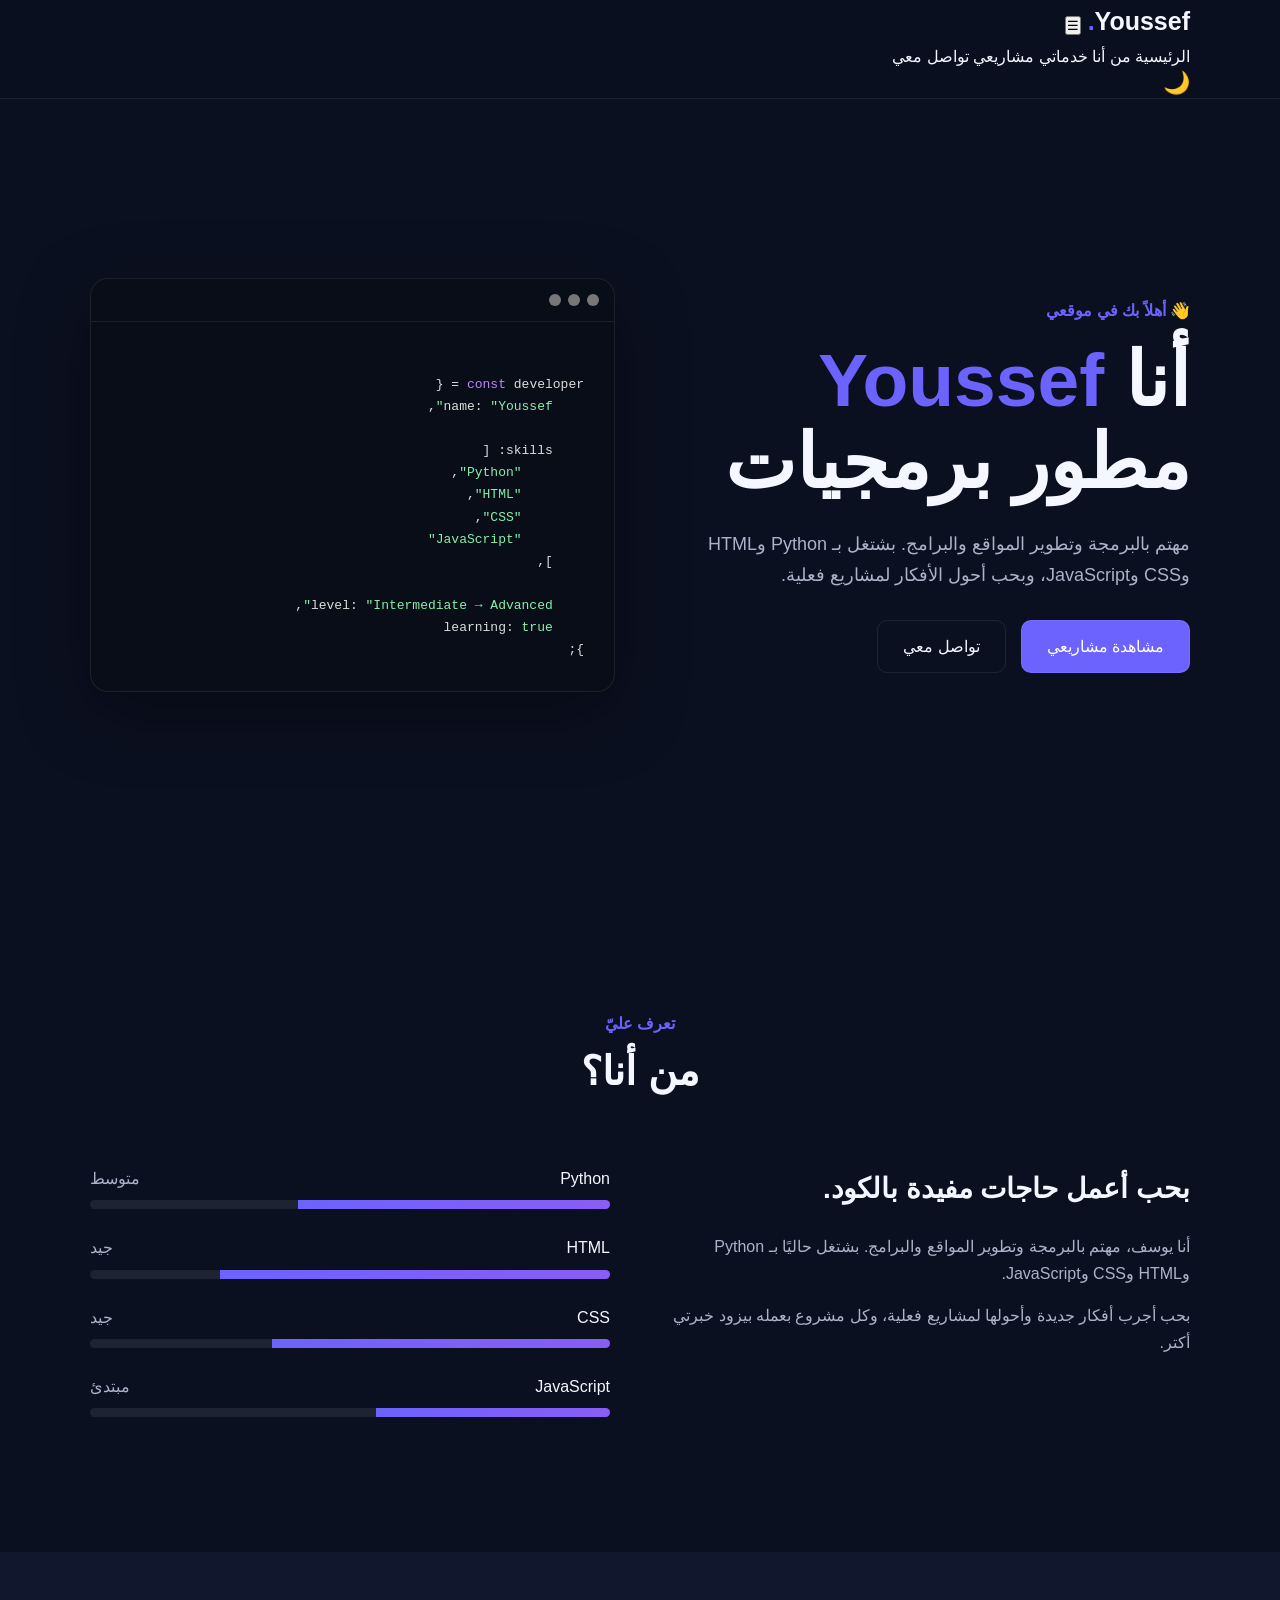
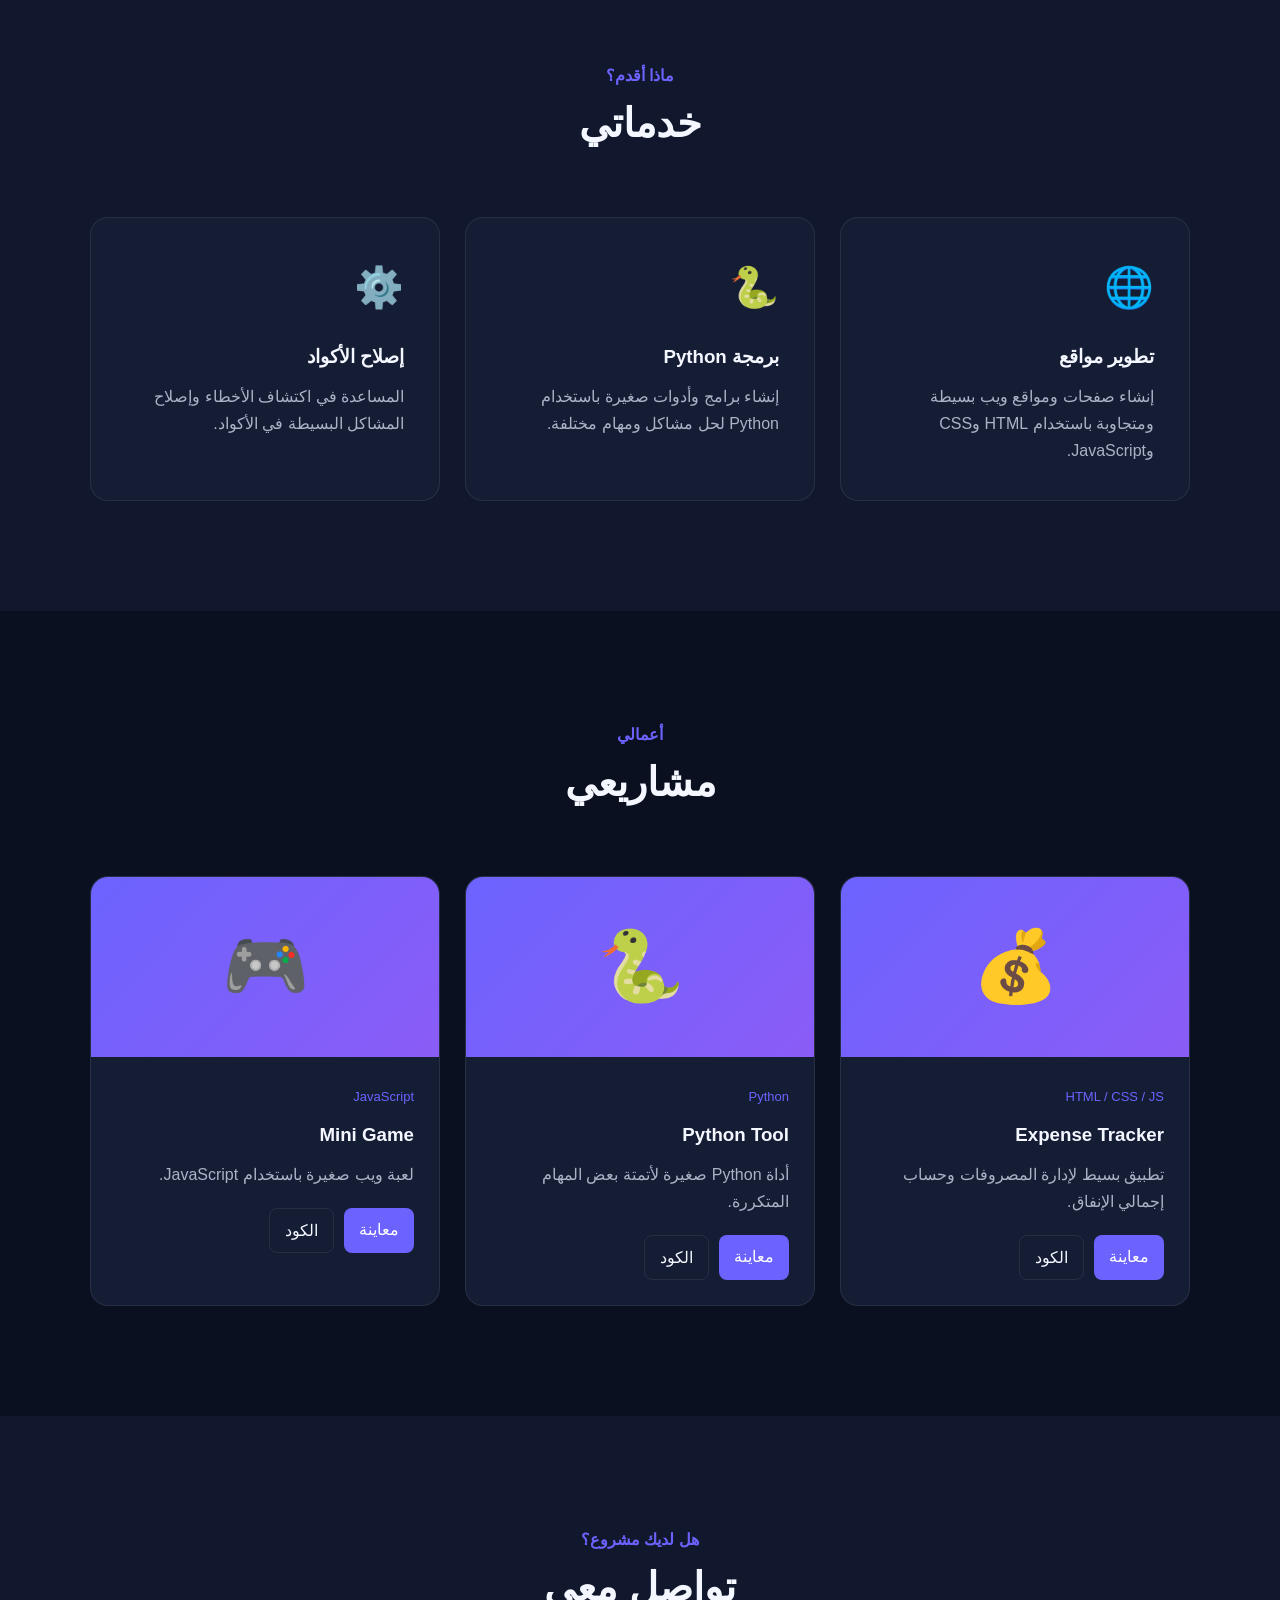
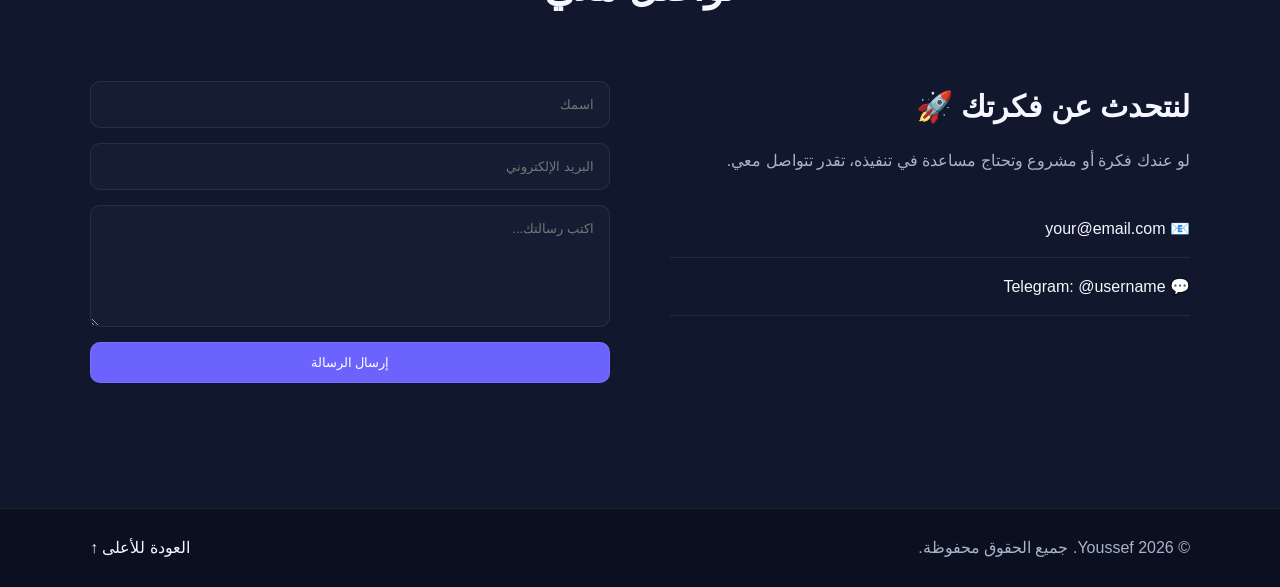
==== index.html @ f85c2c83 "Add files via upload" ====
<!DOCTYPE html>
<html lang="ar" dir="rtl">
<head>
    <meta charset="UTF-8">
    <meta name="viewport" content="width=device-width, initial-scale=1.0">

    <title>Youssef | مطور برمجيات</title>

    <meta name="description"
          content="الموقع الشخصي ومعرض أعمال Youssef - مشاريع برمجية وتطوير مواقع.">

    <link rel="stylesheet" href="style.css">
</head>

<body>

    <!-- شريط التنقل -->
    <header class="navbar">

        <div class="container nav-content">

            <a href="#home" class="logo">
                Youssef<span>.</span>
            </a>

            <button class="menu-btn"
                    id="menuBtn"
                    aria-label="فتح القائمة">
                ☰
            </button>

            <nav id="navMenu">
                <a href="#home">الرئيسية</a>
                <a href="#about">من أنا</a>
                <a href="#services">خدماتي</a>
                <a href="#projects">مشاريعي</a>
                <a href="#contact">تواصل معي</a>
            </nav>

            <button id="themeBtn"
                    class="theme-btn"
                    aria-label="تغيير المظهر">
                🌙
            </button>

        </div>

    </header>


    <main>

        <!-- ================= الرئيسية ================= -->

        <section id="home" class="hero">

            <div class="container hero-content">

                <div class="hero-text">

                    <p class="small-title">
                        👋 أهلاً بك في موقعي
                    </p>

                    <h1>
                        أنا <span>Youssef</span>
                        <br>
                        مطور برمجيات
                    </h1>

                    <p class="hero-description">
                        مهتم بالبرمجة وتطوير المواقع والبرامج.
                        بشتغل بـ Python وHTML وCSS وJavaScript،
                        وبحب أحول الأفكار لمشاريع فعلية.
                    </p>

                    <div class="hero-buttons">

                        <a href="#projects"
                           class="btn primary">
                            مشاهدة مشاريعي
                        </a>

                        <a href="#contact"
                           class="btn secondary">
                            تواصل معي
                        </a>

                    </div>

                </div>


                <!-- صندوق الكود -->

                <div class="hero-card">

                    <div class="code-window">

                        <div class="window-top">
                            <span></span>
                            <span></span>
                            <span></span>
                        </div>

<pre><code>
<span class="purple">const</span> developer = {
    name: <span class="green">"Youssef"</span>,

    skills: [
        <span class="green">"Python"</span>,
        <span class="green">"HTML"</span>,
        <span class="green">"CSS"</span>,
        <span class="green">"JavaScript"</span>
    ],

    level: <span class="green">"Intermediate → Advanced"</span>,
    learning: <span class="green">true</span>
};
</code></pre>

                    </div>

                </div>

            </div>

        </section>


        <!-- ================= من أنا ================= -->

        <section id="about" class="section">

            <div class="container">

                <div class="section-title">

                    <p>تعرف عليّ</p>

                    <h2>من أنا؟</h2>

                </div>


                <div class="about-grid">


                    <div class="about-text">

                        <h3>
                            بحب أعمل حاجات مفيدة بالكود.
                        </h3>

                        <p>
                            أنا يوسف، مهتم بالبرمجة وتطوير المواقع
                            والبرامج. بشتغل حاليًا بـ Python وHTML
                            وCSS وJavaScript.
                        </p>

                        <p>
                            بحب أجرب أفكار جديدة وأحولها لمشاريع
                            فعلية، وكل مشروع بعمله بيزود خبرتي أكتر.
                        </p>

                    </div>


                    <!-- المهارات -->

                    <div class="skills">


                        <div class="skill">

                            <div>
                                <span>Python</span>
                                <span>متوسط</span>
                            </div>

                            <div class="progress">
                                <span style="width: 60%"></span>
                            </div>

                        </div>


                        <div class="skill">

                            <div>
                                <span>HTML</span>
                                <span>جيد</span>
                            </div>

                            <div class="progress">
                                <span style="width: 75%"></span>
                            </div>

                        </div>


                        <div class="skill">

                            <div>
                                <span>CSS</span>
                                <span>جيد</span>
                            </div>

                            <div class="progress">
                                <span style="width: 65%"></span>
                            </div>

                        </div>


                        <div class="skill">

                            <div>
                                <span>JavaScript</span>
                                <span>مبتدئ</span>
                            </div>

                            <div class="progress">
                                <span style="width: 45%"></span>
                            </div>

                        </div>

                    </div>

                </div>

            </div>

        </section>


        <!-- ================= الخدمات ================= -->

        <section id="services"
                 class="section section-alt">

            <div class="container">

                <div class="section-title">

                    <p>ماذا أقدم؟</p>

                    <h2>خدماتي</h2>

                </div>


                <div class="cards">


                    <article class="card">

                        <div class="card-icon">
                            🌐
                        </div>

                        <h3>
                            تطوير مواقع
                        </h3>

                        <p>
                            إنشاء صفحات ومواقع ويب بسيطة
                            ومتجاوبة باستخدام HTML وCSS
                            وJavaScript.
                        </p>

                    </article>


                    <article class="card">

                        <div class="card-icon">
                            🐍
                        </div>

                        <h3>
                            برمجة Python
                        </h3>

                        <p>
                            إنشاء برامج وأدوات صغيرة باستخدام
                            Python لحل مشاكل ومهام مختلفة.
                        </p>

                    </article>


                    <article class="card">

                        <div class="card-icon">
                            ⚙️
                        </div>

                        <h3>
                            إصلاح الأكواد
                        </h3>

                        <p>
                            المساعدة في اكتشاف الأخطاء وإصلاح
                            المشاكل البسيطة في الأكواد.
                        </p>

                    </article>


                </div>

            </div>

        </section>


        <!-- ================= المشاريع ================= -->

        <section id="projects"
                 class="section">

            <div class="container">

                <div class="section-title">

                    <p>أعمالي</p>

                    <h2>مشاريعي</h2>

                </div>


                <div class="projects-grid">


                    <!-- المشروع الأول -->

                    <article class="project">

                        <div class="project-image">
                            💰
                        </div>

                        <div class="project-content">

                            <span class="tag">
                                HTML / CSS / JS
                            </span>

                            <h3>
                                Expense Tracker
                            </h3>

                            <p>
                                تطبيق بسيط لإدارة المصروفات
                                وحساب إجمالي الإنفاق.
                            </p>

                            <div class="project-links">

                                <a href="#"
                                   class="project-btn">
                                    معاينة
                                </a>

                                <a href="#"
                                   class="project-btn outline">
                                    الكود
                                </a>

                            </div>

                        </div>

                    </article>


                    <!-- المشروع الثاني -->

                    <article class="project">

                        <div class="project-image">
                            🐍
                        </div>

                        <div class="project-content">

                            <span class="tag">
                                Python
                            </span>

                            <h3>
                                Python Tool
                            </h3>

                            <p>
                                أداة Python صغيرة لأتمتة
                                بعض المهام المتكررة.
                            </p>

                            <div class="project-links">

                                <a href="#"
                                   class="project-btn">
                                    معاينة
                                </a>

                                <a href="#"
                                   class="project-btn outline">
                                    الكود
                                </a>

                            </div>

                        </div>

                    </article>


                    <!-- المشروع الثالث -->

                    <article class="project">

                        <div class="project-image">
                            🎮
                        </div>

                        <div class="project-content">

                            <span class="tag">
                                JavaScript
                            </span>

                            <h3>
                                Mini Game
                            </h3>

                            <p>
                                لعبة ويب صغيرة باستخدام
                                JavaScript.
                            </p>

                            <div class="project-links">

                                <a href="#"
                                   class="project-btn">
                                    معاينة
                                </a>

                                <a href="#"
                                   class="project-btn outline">
                                    الكود
                                </a>

                            </div>

                        </div>

                    </article>


                </div>

            </div>

        </section>


        <!-- ================= التواصل ================= -->

        <section id="contact"
                 class="section section-alt">

            <div class="container">

                <div class="section-title">

                    <p>
                        هل لديك مشروع؟
                    </p>

                    <h2>
                        تواصل معي
                    </h2>

                </div>


                <div class="contact-grid">


                    <div class="contact-info">

                        <h3>
                            لنتحدث عن فكرتك 🚀
                        </h3>

                        <p>
                            لو عندك فكرة أو مشروع وتحتاج
                            مساعدة في تنفيذه، تقدر تتواصل معي.
                        </p>


                        <div class="contact-item">

                            📧

                            <span>
                                your@email.com
                            </span>

                        </div>


                        <div class="contact-item">

                            💬

                            <span>
                                Telegram: @username
                            </span>

                        </div>

                    </div>


                    <!-- نموذج التواصل -->

                    <form id="contactForm"
                          class="contact-form">


                        <input
                            type="text"
                            id="name"
                            placeholder="اسمك"
                            required
                        >


                        <input
                            type="email"
                            id="email"
                            placeholder="البريد الإلكتروني"
                            required
                        >


                        <textarea
                            id="message"
                            rows="6"
                            placeholder="اكتب رسالتك..."
                            required
                        ></textarea>


                        <button
                            type="submit"
                            class="btn primary">

                            إرسال الرسالة

                        </button>


                        <p id="formMessage"></p>


                    </form>

                </div>

            </div>

        </section>

    </main>


    <!-- ================= Footer ================= -->

    <footer>

        <div class="container footer-content">

            <p>
                © <span id="year"></span>
                Youssef. جميع الحقوق محفوظة.
            </p>

            <a href="#home">
                العودة للأعلى ↑
            </a>

        </div>

    </footer>


    <script src="script.js"></script>

</body>
</html>
---- style.css ----
* {
    margin: 0;
    padding: 0;
    box-sizing: border-box;
}

html {
    scroll-behavior: smooth;
}

:root {
    --bg: #0b1020;
    --bg2: #11182d;
    --card: #151d35;
    --text: #f4f7ff;
    --muted: #aab3c8;
    --primary: #6c63ff;
    --primary2: #8b5cf6;
    --border: rgba(255,255,255,0.08);
}

body.light {
    --bg: #f5f7fb;
    --bg2: #ffffff;
    --card: #ffffff;
    --text: #101828;
    --muted: #667085;
    --border: rgba(0,0,0,0.08);
}

body {
    font-family: Arial, sans-serif;
    background: var(--bg);
    color: var(--text);
    line-height: 1.7;
    transition: 0.3s;
}

a {
    text-decoration: none;
    color: inherit;
}

button {
    font-family: inherit;
}

.container {
    width: min(1100px, 92%);
    margin: auto;
}


/* ================= NAVBAR ================= */

.navbar {
    position: fixed;
    top: 0;
    width: 100%;
    z-index: 1000;
    background: rgba(11,16,32,0.85);
    backdrop-filter: blur(15px);
    border-bottom: 1px solid var(--border);
}

body.light .navbar {
    background: rgba(255,255,255,0.85);
}

.nav-container {
    height: 70px;
    display: flex;
    align-items: center;
    justify-content: space-between;
}

.logo {
    font-size: 25px;
    font-weight: bold;
}

.logo span {
    color: var(--primary);
}

.nav-links {
    display: flex;
    gap: 25px;
    align-items: center;
}

.nav-links a {
    color: var(--muted);
    transition: 0.2s;
}

.nav-links a:hover {
    color: var(--text);
}

.theme-btn {
    background: transparent;
    border: 0;
    color: var(--text);
    font-size: 22px;
    cursor: pointer;
}


/* ================= HERO ================= */

.hero {
    min-height: 100vh;
    display: flex;
    align-items: center;
    padding-top: 70px;
}

.hero-content {
    display: grid;
    grid-template-columns: 1fr 1fr;
    gap: 50px;
    align-items: center;
}

.small-title {
    color: var(--primary);
    font-weight: bold;
    margin-bottom: 15px;
}

.hero h1 {
    font-size: clamp(45px, 7vw, 75px);
    line-height: 1.1;
    margin-bottom: 25px;
}

.hero h1 span {
    color: var(--primary);
}

.hero-description {
    color: var(--muted);
    font-size: 18px;
    max-width: 600px;
}

.hero-buttons {
    display: flex;
    gap: 15px;
    margin-top: 30px;
}

.btn {
    display: inline-block;
    padding: 12px 25px;
    border-radius: 10px;
    border: 1px solid var(--border);
    cursor: pointer;
    transition: 0.2s;
}

.btn:hover {
    transform: translateY(-3px);
}

.primary {
    background: var(--primary);
    color: white;
}

.secondary {
    background: transparent;
}


/* ================= CODE WINDOW ================= */

.code-window {
    background: #090d18;
    border: 1px solid var(--border);
    border-radius: 18px;
    overflow: hidden;
    box-shadow: 0 20px 70px rgba(0,0,0,0.35);
}

.window-top {
    padding: 15px;
    display: flex;
    gap: 7px;
    border-bottom: 1px solid rgba(255,255,255,0.08);
}

.window-top span {
    width: 12px;
    height: 12px;
    background: #777;
    border-radius: 50%;
}

pre {
    padding: 30px;
    overflow-x: auto;
}

code {
    color: #ddd;
}

.purple {
    color: #c084fc;
}

.green {
    color: #86efac;
}


/* ================= SECTIONS ================= */

.section {
    padding: 110px 0;
}

.section-alt {
    background: var(--bg2);
}

.section-title {
    text-align: center;
    margin-bottom: 60px;
}

.section-title p {
    color: var(--primary);
    font-weight: bold;
}

.section-title h2 {
    font-size: 40px;
}


/* ================= ABOUT ================= */

.about-grid {
    display: grid;
    grid-template-columns: 1fr 1fr;
    gap: 60px;
}

.about-text h3 {
    font-size: 28px;
    margin-bottom: 20px;
}

.about-text p {
    color: var(--muted);
    margin-bottom: 15px;
}

.skill {
    margin-bottom: 25px;
}

.skill > div:first-child {
    display: flex;
    justify-content: space-between;
    margin-bottom: 8px;
}

.skill > div:first-child span:last-child {
    color: var(--muted);
}

.progress {
    height: 9px;
    background: rgba(255,255,255,0.08);
    border-radius: 20px;
    overflow: hidden;
}

.progress span {
    display: block;
    height: 100%;
    background: linear-gradient(90deg,var(--primary),var(--primary2));
}


/* ================= CARDS ================= */

.cards {
    display: grid;
    grid-template-columns: repeat(3,1fr);
    gap: 25px;
}

.card {
    background: var(--card);
    border: 1px solid var(--border);
    padding: 35px;
    border-radius: 18px;
    transition: 0.25s;
}

.card:hover {
    transform: translateY(-8px);
}

.card-icon {
    font-size: 40px;
    margin-bottom: 20px;
}

.card h3 {
    margin-bottom: 10px;
}

.card p {
    color: var(--muted);
}


/* ================= PROJECTS ================= */

.projects-grid {
    display: grid;
    grid-template-columns: repeat(3,1fr);
    gap: 25px;
}

.project {
    overflow: hidden;
    background: var(--card);
    border: 1px solid var(--border);
    border-radius: 18px;
}

.project-image {
    height: 180px;
    display: grid;
    place-items: center;
    font-size: 70px;
    background: linear-gradient(135deg,var(--primary),var(--primary2));
}

.project-content {
    padding: 25px;
}

.tag {
    color: var(--primary);
    font-size: 13px;
}

.project h3 {
    margin: 10px 0;
}

.project p {
    color: var(--muted);
}

.project-links {
    display: flex;
    gap: 10px;
    margin-top: 20px;
}

.project-btn {
    background: var(--primary);
    color: white;
    padding: 8px 15px;
    border-radius: 8px;
    transition: 0.2s;
}

.project-btn:hover {
    transform: translateY(-2px);
}

.project-btn.outline {
    background: transparent;
    border: 1px solid var(--border);
    color: var(--text);
}


/* ================= CONTACT ================= */

.contact-grid {
    display: grid;
    grid-template-columns: 1fr 1fr;
    gap: 60px;
}

.contact-info h3 {
    font-size: 30px;
    margin-bottom: 15px;
}

.contact-info p {
    color: var(--muted);
    margin-bottom: 25px;
}

.contact-item {
    padding: 15px 0;
    border-bottom: 1px solid var(--border);
}

.contact-form {
    display: flex;
    flex-direction: column;
    gap: 15px;
}

.contact-form input,
.contact-form textarea {
    width: 100%;
    padding: 15px;
    border-radius: 10px;
    border: 1px solid var(--border);
    background: var(--card);
    color: var(--text);
    outline: none;
    font-family: inherit;
}

.contact-form textarea {
    resize: vertical;
}

.contact-form input:focus,
.contact-form textarea:focus {
    border-color: var(--primary);
}

#formMessage {
    color: #86efac;
}


/* ================= FOOTER ================= */

footer {
    padding: 25px 0;
    border-top: 1px solid var(--border);
}

.footer-content {
    display: flex;
    justify-content: space-between;
    gap: 20px;
}

footer p {
    color: var(--muted);
}


/* ================= PROJECT PAGE ================= */

.project-details {
    padding-top: 130px;
    padding-bottom: 100px;
}

.project-header {
    text-align: center;
    max-width: 800px;
    margin: 0 auto 50px;
}

.back-btn {
    display: inline-block;
    margin-bottom: 25px;
    color: var(--primary);
}

.project-header h1 {
    font-size: clamp(38px,6vw,60px);
    line-height: 1.2;
    margin: 15px 0;
}

.project-header p {
    color: var(--muted);
    font-size: 18px;
}


/* ================= PROJECT MAIN IMAGE ================= */

.project-main-image {
    max-width: 1000px;
    margin: auto;
    overflow: hidden;
    border-radius: 20px;
    border: 1px solid var(--border);
    background: var(--card);
}

.project-main-image img {
    width: 100%;
    max-height: 650px;
    object-fit: contain;
    display: block;
}


/* ================= GALLERY ================= */

.gallery-section {
    padding-top: 100px;
}

.gallery-section h2 {
    margin-bottom: 30px;
    text-align: center;
    font-size: 32px;
}

.gallery {
    display: grid;
    grid-template-columns: repeat(2,1fr);
    gap: 25px;
}

.gallery-item {
    overflow: hidden;
    border-radius: 18px;
    border: 1px solid var(--border);
    background: var(--card);
}

.gallery-item img {
    width: 100%;
    height: 300px;
    object-fit: cover;
    display: block;
    transition: 0.3s;
}

.gallery-item:hover img {
    transform: scale(1.03);
}


/* ================= PROJECT INFO ================= */

.project-info {
    margin-top: 100px;
}

.project-info h2 {
    margin-top: 45px;
    margin-bottom: 20px;
    font-size: 30px;
}

.project-info h2:first-child {
    margin-top: 0;
}

.project-info p {
    color: var(--muted);
    margin-bottom: 15px;
    font-size: 17px;
    max-width: 900px;
}


/* ================= FEATURES ================= */

.features {
    list-style: none;
    padding: 0;
    max-width: 800px;
}

.features li {
    background: var(--card);
    border: 1px solid var(--border);
    padding: 12px 15px;
    border-radius: 10px;
    margin-bottom: 10px;
    transition: 0.2s;
}

.features li:hover {
    transform: translateX(-5px);
    border-color: var(--primary);
}

.features li::before {
    content: "✓";
    color: var(--primary);
    font-weight: bold;
    margin-left: 10px;
}


/* ================= TECHNOLOGIES ================= */

.technologies {
    display: flex;
    justify-content: center;
    flex-wrap: wrap;
    gap: 12px;
    margin-top: 20px;
}

.technologies span {
    background: var(--card);
    border: 1px solid var(--border);
    padding: 10px 20px;
    border-radius: 10px;
    color: var(--muted);
    transition: 0.2s;
}

.technologies span:hover {
    color: var(--text);
    border-color: var(--primary);
}


/* ================= MOBILE ================= */

@media (max-width:800px) {

    .nav-links {
        position: absolute;
        top: 70px;
        right: 0;
        width: 100%;
        padding: 20px;
        background: var(--bg2);
        display: none;
        flex-direction: column;
        text-align: center;
        border-bottom: 1px solid var(--border);
    }

    .nav-links.active {
        display: flex;
    }

    .hero-content,
    .about-grid,
    .contact-grid {
        grid-template-columns: 1fr;
    }

    .hero {
        padding-top: 110px;
    }

    .cards,
    .projects-grid {
        grid-template-columns: 1fr;
    }

    .hero h1 {
        font-size: 48px;
    }

    .footer-content {
        flex-direction: column;
        text-align: center;
    }

    .gallery {
        grid-template-columns: 1fr;
    }

    .project-info {
        grid-template-columns: 1fr;
        gap: 40px;
    }

    .gallery-item img {
        height: 230px;
    }

    .project-main-image img {
        max-height: 400px;
    }

    .project-header h1 {
        font-size: 40px;
    }

}
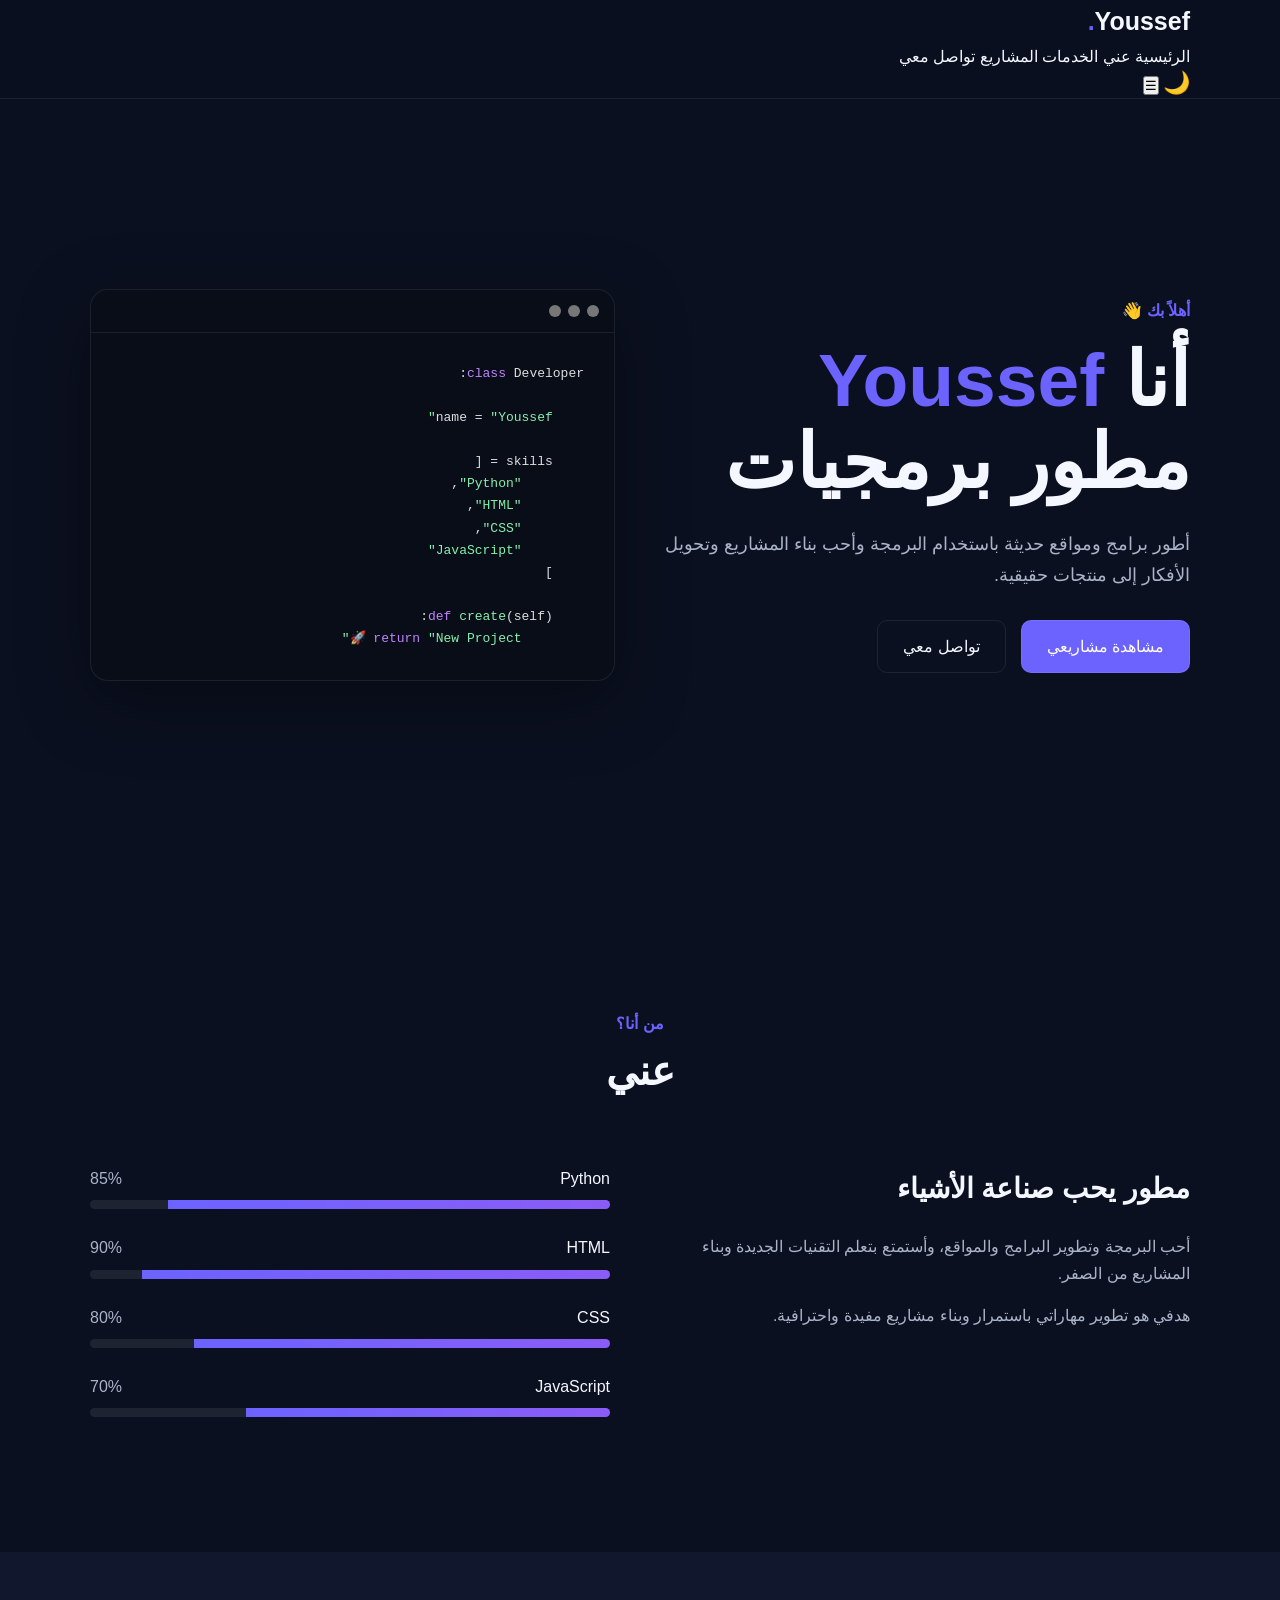
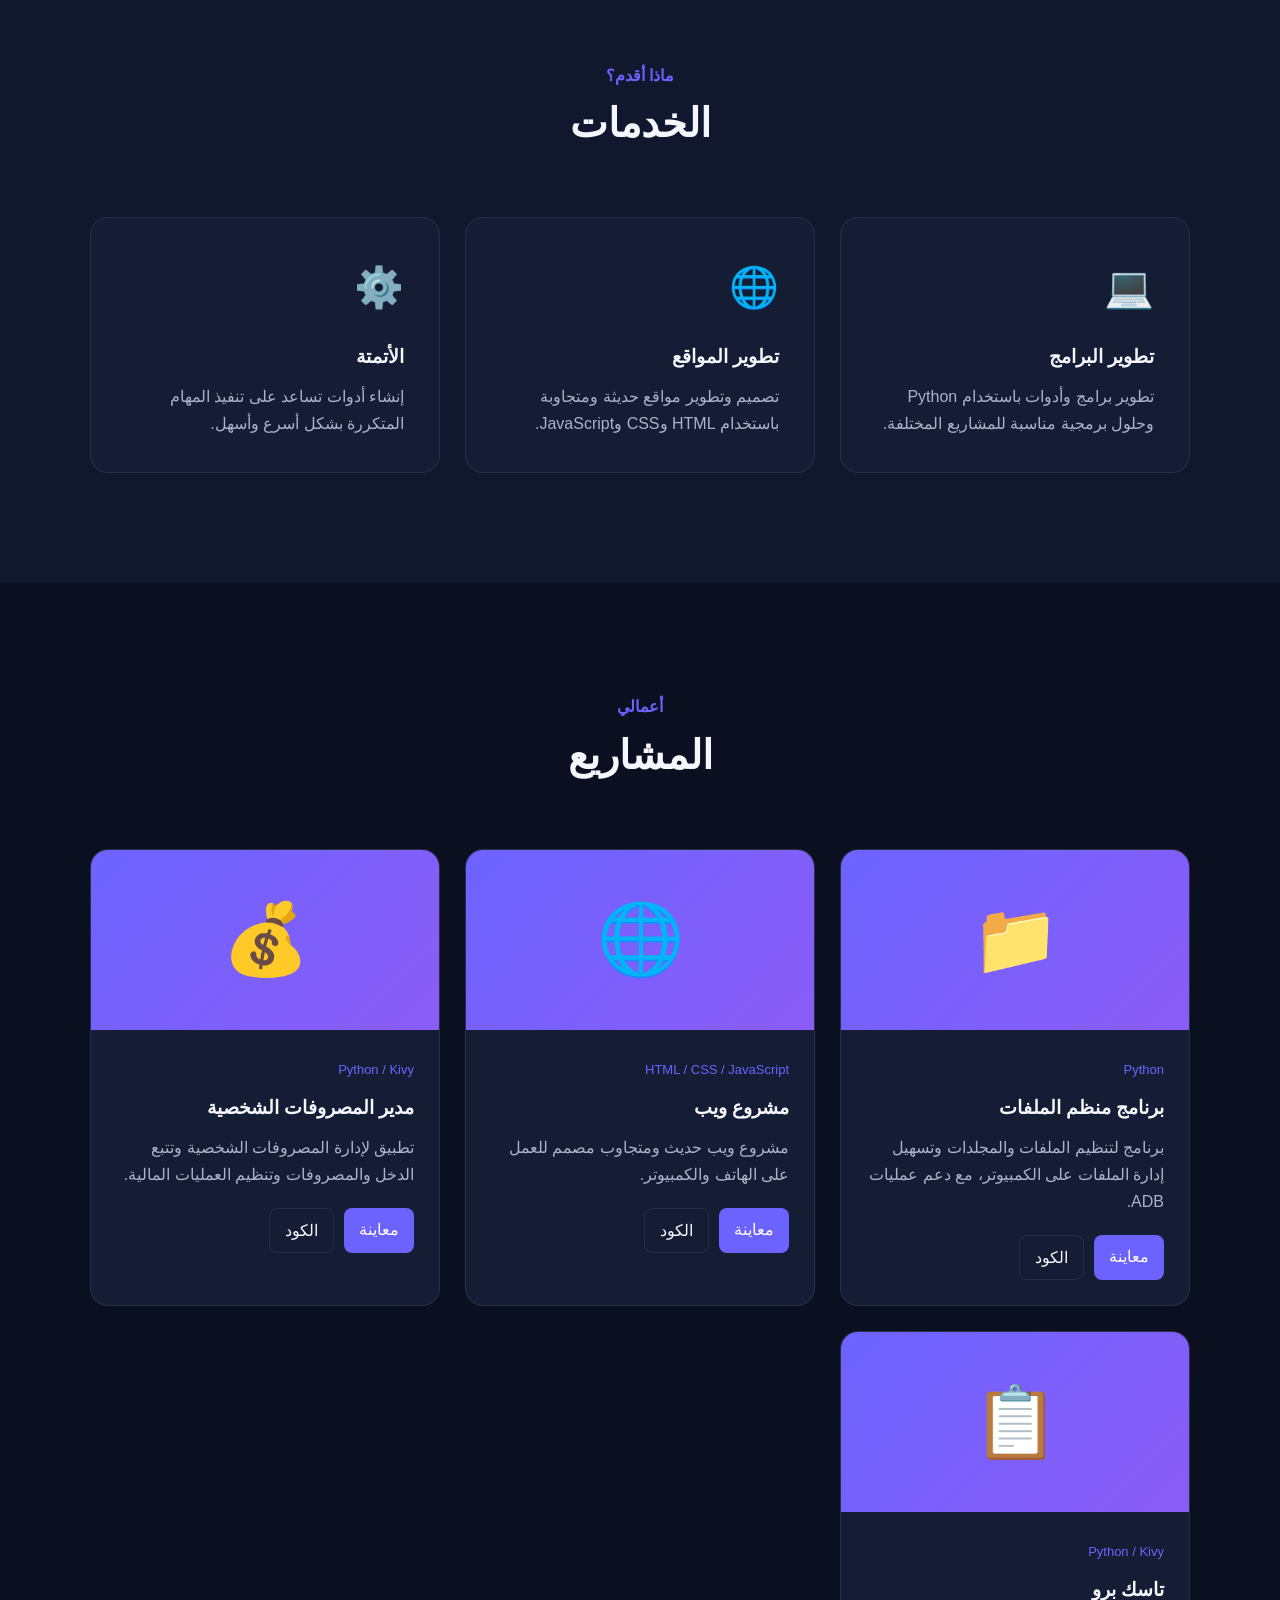
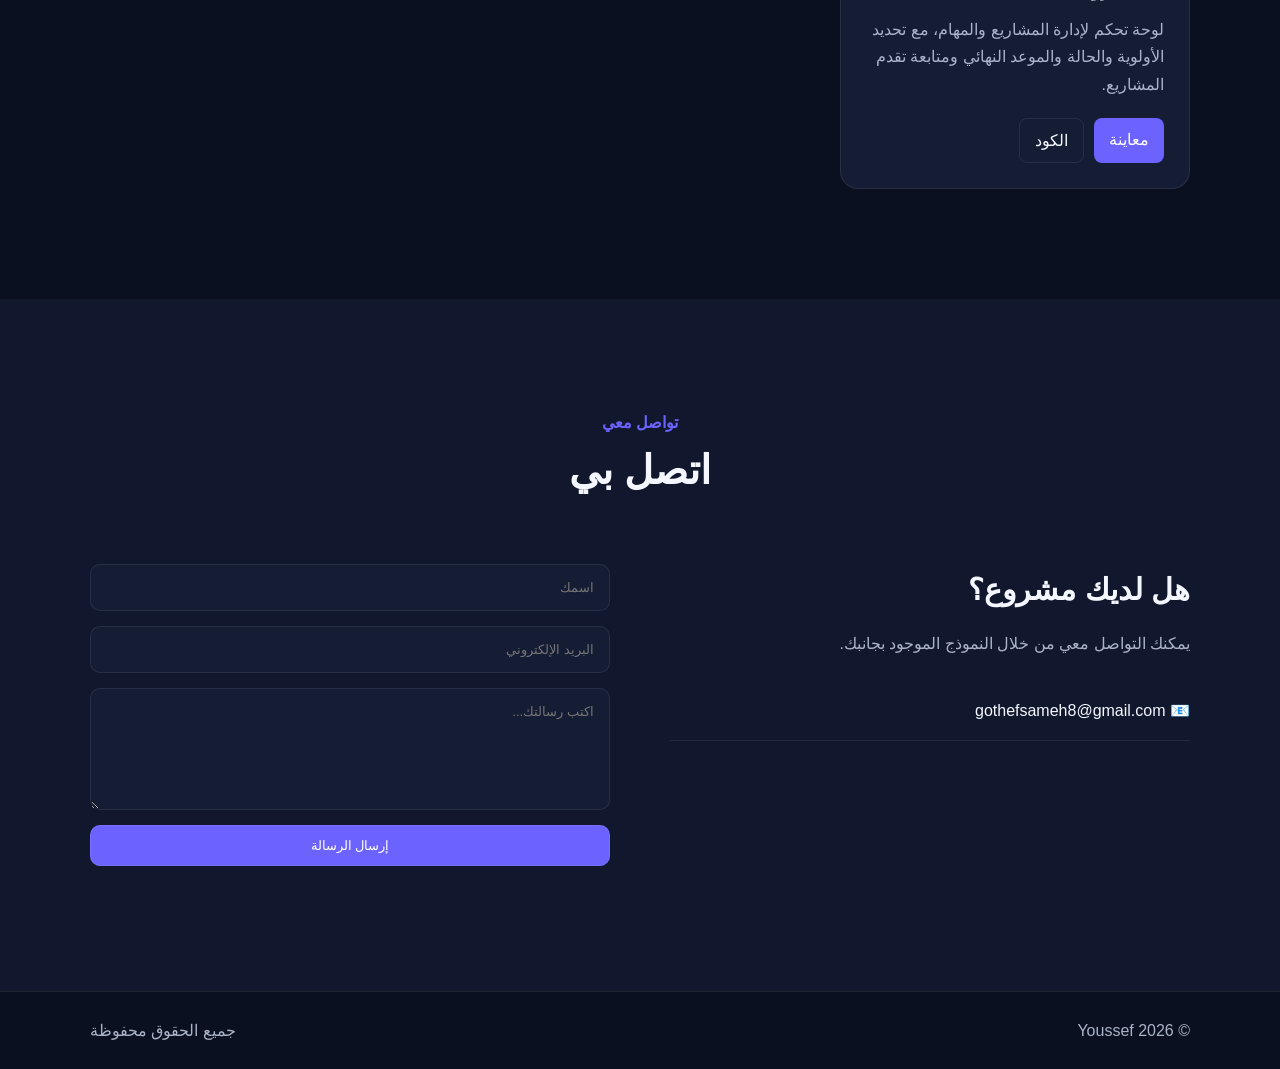
==== commit 32d13698: "Add files via upload" ====
--- a/index.html
+++ b/index.html
@@ -1,20 +1,19 @@
 <!DOCTYPE html>
 <html lang="ar" dir="rtl">
+
 <head>
     <meta charset="UTF-8">
     <meta name="viewport" content="width=device-width, initial-scale=1.0">
 
     <title>Youssef | مطور برمجيات</title>
 
-    <meta name="description"
-          content="الموقع الشخصي ومعرض أعمال Youssef - مشاريع برمجية وتطوير مواقع.">
-
     <link rel="stylesheet" href="style.css">
 </head>
 
 <body>
 
-    <!-- شريط التنقل -->
+    <!-- ================= NAVBAR ================= -->
+
     <header class="navbar">
 
         <div class="container nav-content">
@@ -23,577 +22,590 @@
                 Youssef<span>.</span>
             </a>
 
-            <button class="menu-btn"
-                    id="menuBtn"
-                    aria-label="فتح القائمة">
-                ☰
-            </button>
-
             <nav id="navMenu">
+
                 <a href="#home">الرئيسية</a>
-                <a href="#about">من أنا</a>
-                <a href="#services">خدماتي</a>
-                <a href="#projects">مشاريعي</a>
+                <a href="#about">عني</a>
+                <a href="#services">الخدمات</a>
+                <a href="#projects">المشاريع</a>
                 <a href="#contact">تواصل معي</a>
+
             </nav>
 
-            <button id="themeBtn"
-                    class="theme-btn"
-                    aria-label="تغيير المظهر">
-                🌙
-            </button>
+            <div class="nav-buttons">
+
+                <button id="themeBtn" class="theme-btn">
+                    🌙
+                </button>
+
+                <button id="menuBtn" class="menu-btn">
+                    ☰
+                </button>
+
+            </div>
 
         </div>
 
     </header>
 
 
-    <main>
-
-        <!-- ================= الرئيسية ================= -->
-
-        <section id="home" class="hero">
-
-            <div class="container hero-content">
-
-                <div class="hero-text">
-
-                    <p class="small-title">
-                        👋 أهلاً بك في موقعي
-                    </p>
-
-                    <h1>
-                        أنا <span>Youssef</span>
-                        <br>
-                        مطور برمجيات
-                    </h1>
-
-                    <p class="hero-description">
-                        مهتم بالبرمجة وتطوير المواقع والبرامج.
-                        بشتغل بـ Python وHTML وCSS وJavaScript،
-                        وبحب أحول الأفكار لمشاريع فعلية.
-                    </p>
-
-                    <div class="hero-buttons">
-
-                        <a href="#projects"
-                           class="btn primary">
-                            مشاهدة مشاريعي
-                        </a>
-
-                        <a href="#contact"
-                           class="btn secondary">
-                            تواصل معي
-                        </a>
-
-                    </div>
-
-                </div>
-
-
-                <!-- صندوق الكود -->
-
-                <div class="hero-card">
-
-                    <div class="code-window">
-
-                        <div class="window-top">
-                            <span></span>
-                            <span></span>
-                            <span></span>
-                        </div>
-
-<pre><code>
-<span class="purple">const</span> developer = {
-    name: <span class="green">"Youssef"</span>,
-
-    skills: [
+    <!-- ================= HERO ================= -->
+
+    <section class="hero" id="home">
+
+        <div class="container hero-content">
+
+            <div>
+
+                <p class="small-title">
+                    أهلاً بك 👋
+                </p>
+
+                <h1>
+                    أنا <span>Youssef</span>
+                    <br>
+                    مطور برمجيات
+                </h1>
+
+                <p class="hero-description">
+                    أطور برامج ومواقع حديثة باستخدام البرمجة
+                    وأحب بناء المشاريع وتحويل الأفكار إلى منتجات حقيقية.
+                </p>
+
+                <div class="hero-buttons">
+
+                    <a href="#projects" class="btn primary">
+                        مشاهدة مشاريعي
+                    </a>
+
+                    <a href="#contact" class="btn secondary">
+                        تواصل معي
+                    </a>
+
+                </div>
+
+            </div>
+
+
+            <!-- نافذة الكود -->
+
+            <div class="code-window">
+
+                <div class="window-top">
+
+                    <span></span>
+                    <span></span>
+                    <span></span>
+
+                </div>
+
+                <pre><code><span class="purple">class</span> Developer:
+
+    name = <span class="green">"Youssef"</span>
+
+    skills = [
         <span class="green">"Python"</span>,
         <span class="green">"HTML"</span>,
         <span class="green">"CSS"</span>,
         <span class="green">"JavaScript"</span>
-    ],
-
-    level: <span class="green">"Intermediate → Advanced"</span>,
-    learning: <span class="green">true</span>
-};
-</code></pre>
-
-                    </div>
-
-                </div>
-
-            </div>
-
-        </section>
-
-
-        <!-- ================= من أنا ================= -->
-
-        <section id="about" class="section">
-
-            <div class="container">
-
-                <div class="section-title">
-
-                    <p>تعرف عليّ</p>
-
-                    <h2>من أنا؟</h2>
-
-                </div>
-
-
-                <div class="about-grid">
-
-
-                    <div class="about-text">
+    ]
+
+    <span class="purple">def</span> <span class="green">create</span>(self):
+        <span class="purple">return</span> <span class="green">"New Project 🚀"</span></code></pre>
+
+            </div>
+
+        </div>
+
+    </section>
+
+
+    <!-- ================= ABOUT ================= -->
+
+    <section class="section" id="about">
+
+        <div class="container">
+
+            <div class="section-title">
+
+                <p>من أنا؟</p>
+
+                <h2>عني</h2>
+
+            </div>
+
+
+            <div class="about-grid">
+
+                <div class="about-text">
+
+                    <h3>
+                        مطور يحب صناعة الأشياء
+                    </h3>
+
+                    <p>
+                        أحب البرمجة وتطوير البرامج والمواقع،
+                        وأستمتع بتعلم التقنيات الجديدة وبناء المشاريع
+                        من الصفر.
+                    </p>
+
+                    <p>
+                        هدفي هو تطوير مهاراتي باستمرار وبناء مشاريع
+                        مفيدة واحترافية.
+                    </p>
+
+                </div>
+
+
+                <div class="skills">
+
+
+                    <div class="skill">
+
+                        <div>
+                            <span>Python</span>
+                            <span>85%</span>
+                        </div>
+
+                        <div class="progress">
+                            <span style="width:85%"></span>
+                        </div>
+
+                    </div>
+
+
+                    <div class="skill">
+
+                        <div>
+                            <span>HTML</span>
+                            <span>90%</span>
+                        </div>
+
+                        <div class="progress">
+                            <span style="width:90%"></span>
+                        </div>
+
+                    </div>
+
+
+                    <div class="skill">
+
+                        <div>
+                            <span>CSS</span>
+                            <span>80%</span>
+                        </div>
+
+                        <div class="progress">
+                            <span style="width:80%"></span>
+                        </div>
+
+                    </div>
+
+
+                    <div class="skill">
+
+                        <div>
+                            <span>JavaScript</span>
+                            <span>70%</span>
+                        </div>
+
+                        <div class="progress">
+                            <span style="width:70%"></span>
+                        </div>
+
+                    </div>
+
+                </div>
+
+            </div>
+
+        </div>
+
+    </section>
+
+
+    <!-- ================= SERVICES ================= -->
+
+    <section class="section section-alt" id="services">
+
+        <div class="container">
+
+            <div class="section-title">
+
+                <p>ماذا أقدم؟</p>
+
+                <h2>الخدمات</h2>
+
+            </div>
+
+
+            <div class="cards">
+
+
+                <div class="card">
+
+                    <div class="card-icon">
+                        💻
+                    </div>
+
+                    <h3>
+                        تطوير البرامج
+                    </h3>
+
+                    <p>
+                        تطوير برامج وأدوات باستخدام Python
+                        وحلول برمجية مناسبة للمشاريع المختلفة.
+                    </p>
+
+                </div>
+
+
+                <div class="card">
+
+                    <div class="card-icon">
+                        🌐
+                    </div>
+
+                    <h3>
+                        تطوير المواقع
+                    </h3>
+
+                    <p>
+                        تصميم وتطوير مواقع حديثة ومتجاوبة
+                        باستخدام HTML وCSS وJavaScript.
+                    </p>
+
+                </div>
+
+
+                <div class="card">
+
+                    <div class="card-icon">
+                        ⚙️
+                    </div>
+
+                    <h3>
+                        الأتمتة
+                    </h3>
+
+                    <p>
+                        إنشاء أدوات تساعد على تنفيذ المهام
+                        المتكررة بشكل أسرع وأسهل.
+                    </p>
+
+                </div>
+
+            </div>
+
+        </div>
+
+    </section>
+
+
+    <!-- ================= PROJECTS ================= -->
+
+    <section class="section" id="projects">
+
+        <div class="container">
+
+            <div class="section-title">
+
+                <p>أعمالي</p>
+
+                <h2>المشاريع</h2>
+
+            </div>
+
+
+            <div class="projects-grid">
+
+
+                <!-- ================= PROJECT 1 ================= -->
+
+                <div class="project">
+
+                    <div class="project-image">
+                        📁
+                    </div>
+
+                    <div class="project-content">
+
+                        <span class="tag">
+                            Python
+                        </span>
 
                         <h3>
-                            بحب أعمل حاجات مفيدة بالكود.
+                            برنامج منظم الملفات
                         </h3>
 
                         <p>
-                            أنا يوسف، مهتم بالبرمجة وتطوير المواقع
-                            والبرامج. بشتغل حاليًا بـ Python وHTML
-                            وCSS وJavaScript.
+                            برنامج لتنظيم الملفات والمجلدات
+                            وتسهيل إدارة الملفات على الكمبيوتر،
+                            مع دعم عمليات ADB.
                         </p>
 
+                        <div class="project-links">
+
+                            <a
+                                href="project.html"
+                                class="project-btn"
+                            >
+                                معاينة
+                            </a>
+
+                            <a
+                                href="#"
+                                class="project-btn outline"
+                            >
+                                الكود
+                            </a>
+
+                        </div>
+
+                    </div>
+
+                </div>
+
+
+                <!-- ================= PROJECT 2 ================= -->
+
+                <div class="project">
+
+                    <div class="project-image">
+                        🌐
+                    </div>
+
+                    <div class="project-content">
+
+                        <span class="tag">
+                            HTML / CSS / JavaScript
+                        </span>
+
+                        <h3>
+                            مشروع ويب
+                        </h3>
+
                         <p>
-                            بحب أجرب أفكار جديدة وأحولها لمشاريع
-                            فعلية، وكل مشروع بعمله بيزود خبرتي أكتر.
+                            مشروع ويب حديث ومتجاوب مصمم للعمل
+                            على الهاتف والكمبيوتر.
                         </p>
 
-                    </div>
-
-
-                    <!-- المهارات -->
-
-                    <div class="skills">
-
-
-                        <div class="skill">
-
-                            <div>
-                                <span>Python</span>
-                                <span>متوسط</span>
-                            </div>
-
-                            <div class="progress">
-                                <span style="width: 60%"></span>
-                            </div>
-
-                        </div>
-
-
-                        <div class="skill">
-
-                            <div>
-                                <span>HTML</span>
-                                <span>جيد</span>
-                            </div>
-
-                            <div class="progress">
-                                <span style="width: 75%"></span>
-                            </div>
-
-                        </div>
-
-
-                        <div class="skill">
-
-                            <div>
-                                <span>CSS</span>
-                                <span>جيد</span>
-                            </div>
-
-                            <div class="progress">
-                                <span style="width: 65%"></span>
-                            </div>
-
-                        </div>
-
-
-                        <div class="skill">
-
-                            <div>
-                                <span>JavaScript</span>
-                                <span>مبتدئ</span>
-                            </div>
-
-                            <div class="progress">
-                                <span style="width: 45%"></span>
-                            </div>
-
-                        </div>
-
-                    </div>
-
-                </div>
-
-            </div>
-
-        </section>
-
-
-        <!-- ================= الخدمات ================= -->
-
-        <section id="services"
-                 class="section section-alt">
-
-            <div class="container">
-
-                <div class="section-title">
-
-                    <p>ماذا أقدم؟</p>
-
-                    <h2>خدماتي</h2>
-
-                </div>
-
-
-                <div class="cards">
-
-
-                    <article class="card">
-
-                        <div class="card-icon">
-                            🌐
-                        </div>
+                        <div class="project-links">
+
+                            <a
+                                href="#"
+                                class="project-btn"
+                            >
+                                معاينة
+                            </a>
+
+                            <a
+                                href="#"
+                                class="project-btn outline"
+                            >
+                                الكود
+                            </a>
+
+                        </div>
+
+                    </div>
+
+                </div>
+
+
+                <!-- ================= PROJECT 3 ================= -->
+
+                <div class="project">
+
+                    <div class="project-image">
+                        💰
+                    </div>
+
+                    <div class="project-content">
+
+                        <span class="tag">
+                            Python / Kivy
+                        </span>
 
                         <h3>
-                            تطوير مواقع
+                            مدير المصروفات الشخصية
                         </h3>
 
                         <p>
-                            إنشاء صفحات ومواقع ويب بسيطة
-                            ومتجاوبة باستخدام HTML وCSS
-                            وJavaScript.
+                            تطبيق لإدارة المصروفات الشخصية وتتبع
+                            الدخل والمصروفات وتنظيم العمليات المالية.
                         </p>
 
-                    </article>
-
-
-                    <article class="card">
-
-                        <div class="card-icon">
-                            🐍
-                        </div>
+                        <div class="project-links">
+
+                            <a
+                                href="project2.html"
+                                class="project-btn"
+                            >
+                                معاينة
+                            </a>
+
+                            <a
+                                href="#"
+                                class="project-btn outline"
+                            >
+                                الكود
+                            </a>
+
+                        </div>
+
+                    </div>
+
+                </div>
+
+
+                <!-- ================= PROJECT 4 ================= -->
+
+                <div class="project">
+
+                    <div class="project-image">
+                        📋
+                    </div>
+
+                    <div class="project-content">
+
+                        <span class="tag">
+                            Python / Kivy
+                        </span>
 
                         <h3>
-                            برمجة Python
+                            تاسك برو
                         </h3>
 
                         <p>
-                            إنشاء برامج وأدوات صغيرة باستخدام
-                            Python لحل مشاكل ومهام مختلفة.
+                            لوحة تحكم لإدارة المشاريع والمهام،
+                            مع تحديد الأولوية والحالة والموعد
+                            النهائي ومتابعة تقدم المشاريع.
                         </p>
 
-                    </article>
-
-
-                    <article class="card">
-
-                        <div class="card-icon">
-                            ⚙️
-                        </div>
-
-                        <h3>
-                            إصلاح الأكواد
-                        </h3>
-
-                        <p>
-                            المساعدة في اكتشاف الأخطاء وإصلاح
-                            المشاكل البسيطة في الأكواد.
-                        </p>
-
-                    </article>
-
-
-                </div>
-
-            </div>
-
-        </section>
-
-
-        <!-- ================= المشاريع ================= -->
-
-        <section id="projects"
-                 class="section">
-
-            <div class="container">
-
-                <div class="section-title">
-
-                    <p>أعمالي</p>
-
-                    <h2>مشاريعي</h2>
-
-                </div>
-
-
-                <div class="projects-grid">
-
-
-                    <!-- المشروع الأول -->
-
-                    <article class="project">
-
-                        <div class="project-image">
-                            💰
-                        </div>
-
-                        <div class="project-content">
-
-                            <span class="tag">
-                                HTML / CSS / JS
-                            </span>
-
-                            <h3>
-                                Expense Tracker
-                            </h3>
-
-                            <p>
-                                تطبيق بسيط لإدارة المصروفات
-                                وحساب إجمالي الإنفاق.
-                            </p>
-
-                            <div class="project-links">
-
-                                <a href="#"
-                                   class="project-btn">
-                                    معاينة
-                                </a>
-
-                                <a href="#"
-                                   class="project-btn outline">
-                                    الكود
-                                </a>
-
-                            </div>
-
-                        </div>
-
-                    </article>
-
-
-                    <!-- المشروع الثاني -->
-
-                    <article class="project">
-
-                        <div class="project-image">
-                            🐍
-                        </div>
-
-                        <div class="project-content">
-
-                            <span class="tag">
-                                Python
-                            </span>
-
-                            <h3>
-                                Python Tool
-                            </h3>
-
-                            <p>
-                                أداة Python صغيرة لأتمتة
-                                بعض المهام المتكررة.
-                            </p>
-
-                            <div class="project-links">
-
-                                <a href="#"
-                                   class="project-btn">
-                                    معاينة
-                                </a>
-
-                                <a href="#"
-                                   class="project-btn outline">
-                                    الكود
-                                </a>
-
-                            </div>
-
-                        </div>
-
-                    </article>
-
-
-                    <!-- المشروع الثالث -->
-
-                    <article class="project">
-
-                        <div class="project-image">
-                            🎮
-                        </div>
-
-                        <div class="project-content">
-
-                            <span class="tag">
-                                JavaScript
-                            </span>
-
-                            <h3>
-                                Mini Game
-                            </h3>
-
-                            <p>
-                                لعبة ويب صغيرة باستخدام
-                                JavaScript.
-                            </p>
-
-                            <div class="project-links">
-
-                                <a href="#"
-                                   class="project-btn">
-                                    معاينة
-                                </a>
-
-                                <a href="#"
-                                   class="project-btn outline">
-                                    الكود
-                                </a>
-
-                            </div>
-
-                        </div>
-
-                    </article>
-
-
-                </div>
-
-            </div>
-
-        </section>
-
-
-        <!-- ================= التواصل ================= -->
-
-        <section id="contact"
-                 class="section section-alt">
-
-            <div class="container">
-
-                <div class="section-title">
+                        <div class="project-links">
+
+                            <a
+                                href="project3.html"
+                                class="project-btn"
+                            >
+                                معاينة
+                            </a>
+
+                            <a
+                                href="#"
+                                class="project-btn outline"
+                            >
+                                الكود
+                            </a>
+
+                        </div>
+
+                    </div>
+
+                </div>
+
+
+            </div>
+
+        </div>
+
+    </section>
+
+
+    <!-- ================= CONTACT ================= -->
+
+    <section class="section section-alt" id="contact">
+
+        <div class="container">
+
+            <div class="section-title">
+
+                <p>تواصل معي</p>
+
+                <h2>اتصل بي</h2>
+
+            </div>
+
+
+            <div class="contact-grid">
+
+
+                <div class="contact-info">
+
+                    <h3>
+                        هل لديك مشروع؟
+                    </h3>
 
                     <p>
-                        هل لديك مشروع؟
+                        يمكنك التواصل معي من خلال النموذج
+                        الموجود بجانبك.
                     </p>
 
-                    <h2>
-                        تواصل معي
-                    </h2>
-
-                </div>
-
-
-                <div class="contact-grid">
-
-
-                    <div class="contact-info">
-
-                        <h3>
-                            لنتحدث عن فكرتك 🚀
-                        </h3>
-
-                        <p>
-                            لو عندك فكرة أو مشروع وتحتاج
-                            مساعدة في تنفيذه، تقدر تتواصل معي.
-                        </p>
-
-
-                        <div class="contact-item">
-
-                            📧
-
-                            <span>
-                                your@email.com
-                            </span>
-
-                        </div>
-
-
-                        <div class="contact-item">
-
-                            💬
-
-                            <span>
-                                Telegram: @username
-                            </span>
-
-                        </div>
-
-                    </div>
-
-
-                    <!-- نموذج التواصل -->
-
-                    <form id="contactForm"
-                          class="contact-form">
-
-
-                        <input
-                            type="text"
-                            id="name"
-                            placeholder="اسمك"
-                            required
-                        >
-
-
-                        <input
-                            type="email"
-                            id="email"
-                            placeholder="البريد الإلكتروني"
-                            required
-                        >
-
-
-                        <textarea
-                            id="message"
-                            rows="6"
-                            placeholder="اكتب رسالتك..."
-                            required
-                        ></textarea>
-
-
-                        <button
-                            type="submit"
-                            class="btn primary">
-
-                            إرسال الرسالة
-
-                        </button>
-
-
-                        <p id="formMessage"></p>
-
-
-                    </form>
-
-                </div>
-
-            </div>
-
-        </section>
-
-    </main>
-
-
-    <!-- ================= Footer ================= -->
+                    <div class="contact-item">
+
+                        📧
+                        gothefsameh8@gmail.com
+
+                    </div>
+
+                </div>
+
+
+                <form
+                    class="contact-form"
+                    id="contactForm"
+                >
+
+                    <input
+                        type="text"
+                        placeholder="اسمك"
+                        required
+                    >
+
+                    <input
+                        type="email"
+                        placeholder="البريد الإلكتروني"
+                        required
+                    >
+
+                    <textarea
+                        rows="6"
+                        placeholder="اكتب رسالتك..."
+                        required
+                    ></textarea>
+
+                    <button
+                        type="submit"
+                        class="btn primary"
+                    >
+                        إرسال الرسالة
+                    </button>
+
+                    <p id="formMessage"></p>
+
+                </form>
+
+            </div>
+
+        </div>
+
+    </section>
+
+
+    <!-- ================= FOOTER ================= -->
 
     <footer>
 
         <div class="container footer-content">
 
             <p>
-                © <span id="year"></span>
-                Youssef. جميع الحقوق محفوظة.
+                © <span id="year"></span> Youssef
             </p>
 
-            <a href="#home">
-                العودة للأعلى ↑
-            </a>
+            <p>
+                جميع الحقوق محفوظة
+            </p>
 
         </div>
 
@@ -603,4 +615,5 @@
     <script src="script.js"></script>
 
 </body>
+
 </html>
